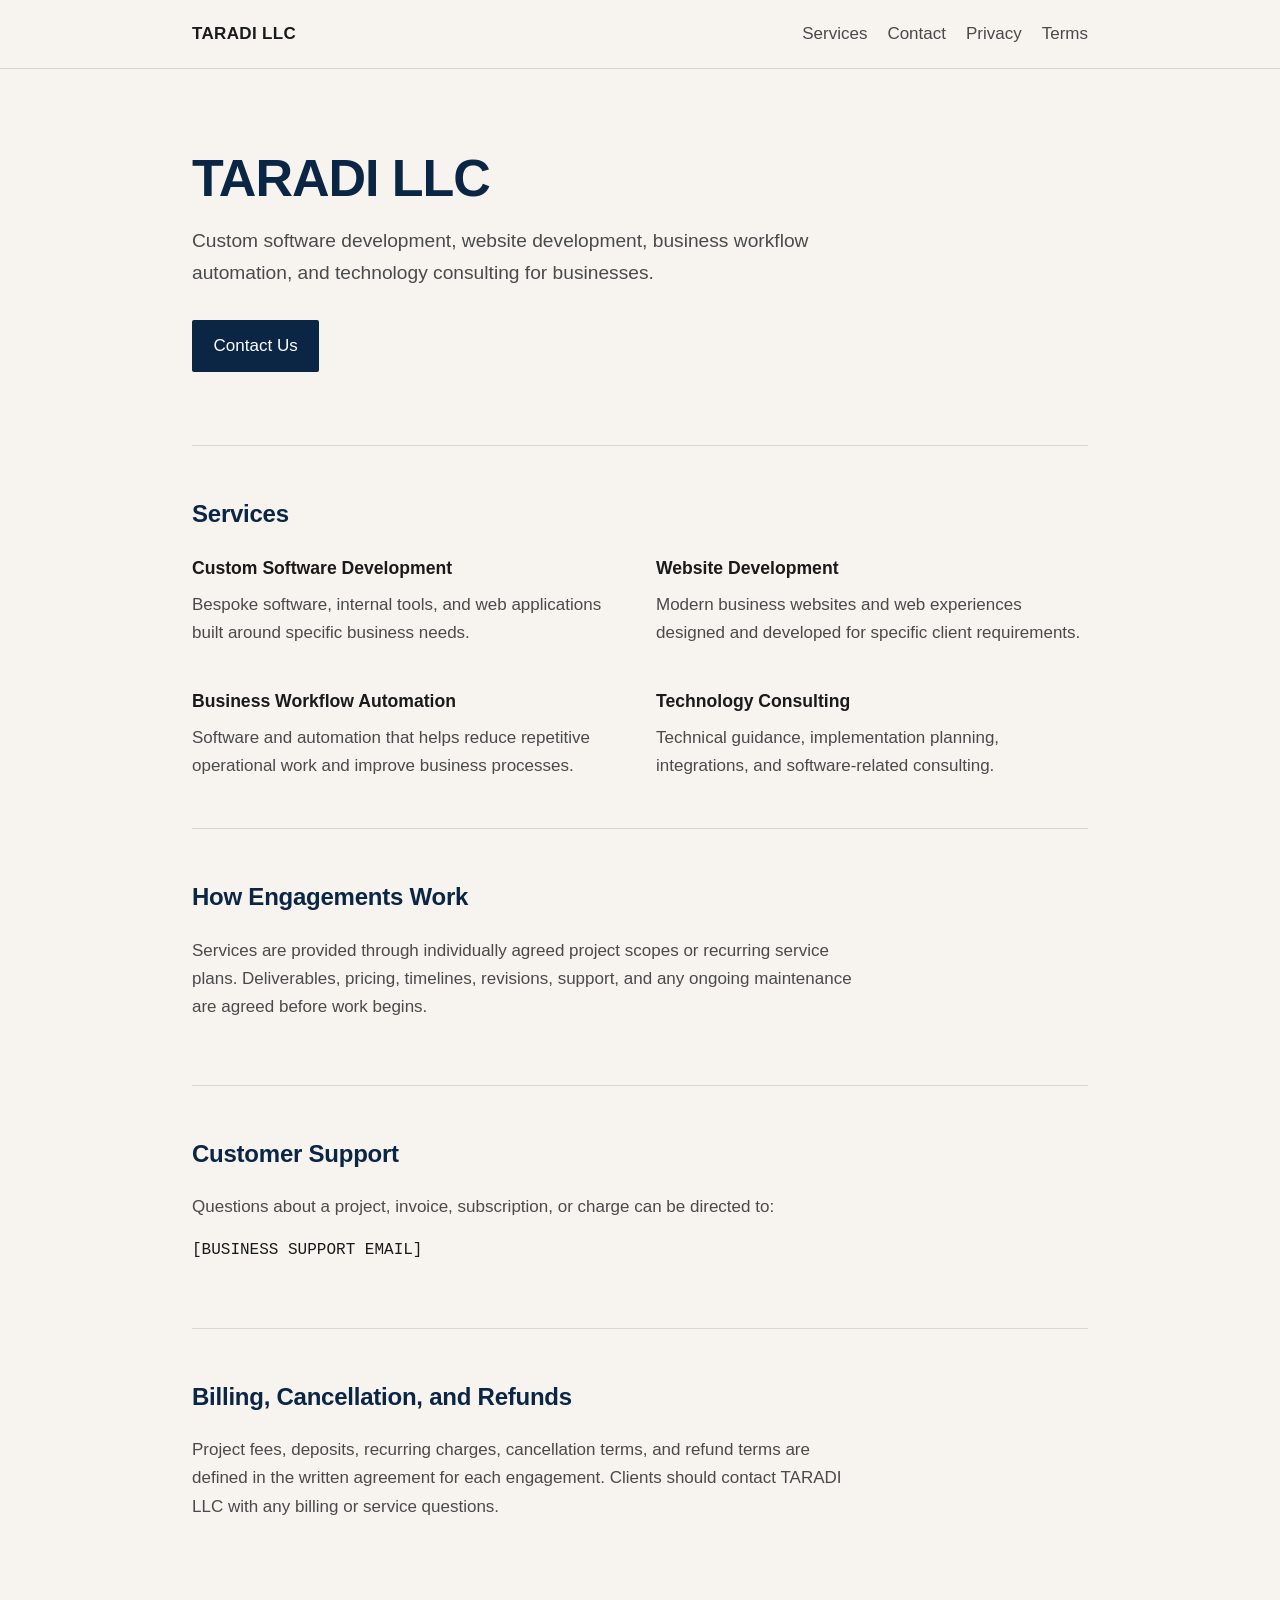
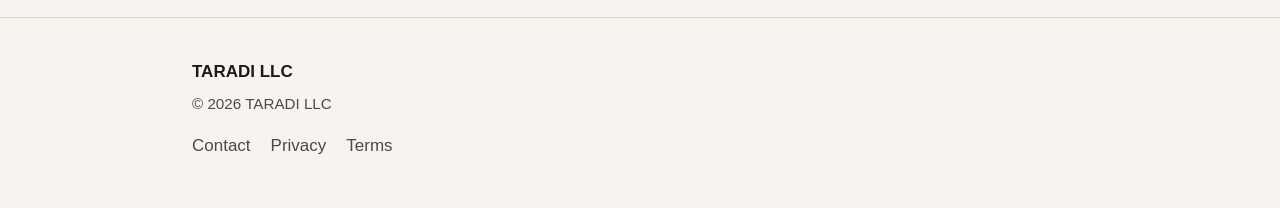
==== index.html @ 4a3c2431 "Publish a public TARADI LLC site so Stripe can verify the business, services, support contact, and b" ====
<!DOCTYPE html>
<html lang="en">
<head>
  <meta charset="utf-8">
  <meta name="viewport" content="width=device-width, initial-scale=1">
  <title>TARADI LLC | Software Development &amp; Technology Consulting</title>
  <meta name="description" content="Custom software development, website development, business workflow automation, and technology consulting for businesses.">
  <meta property="og:title" content="TARADI LLC | Software Development &amp; Technology Consulting">
  <meta property="og:description" content="Custom software development, website development, business workflow automation, and technology consulting for businesses.">
  <meta property="og:type" content="website">
  <link rel="icon" href="/favicon.svg" type="image/svg+xml">
  <link rel="stylesheet" href="/styles.css">
</head>
<body>
  <header class="site-header">
    <div class="wrap">
      <a class="brand" href="/">TARADI LLC</a>
      <nav aria-label="Primary">
        <a href="#services">Services</a>
        <a href="#contact">Contact</a>
        <a href="/privacy/">Privacy</a>
        <a href="/terms/">Terms</a>
      </nav>
    </div>
  </header>

  <main>
    <section class="hero wrap">
      <h1>TARADI LLC</h1>
      <p class="lede">Custom software development, website development, business workflow automation, and technology consulting for businesses.</p>
      <p><a class="button" href="#contact">Contact Us</a></p>
    </section>

    <section id="services" class="section wrap">
      <h2>Services</h2>
      <ul class="services">
        <li>
          <h3>Custom Software Development</h3>
          <p>Bespoke software, internal tools, and web applications built around specific business needs.</p>
        </li>
        <li>
          <h3>Website Development</h3>
          <p>Modern business websites and web experiences designed and developed for specific client requirements.</p>
        </li>
        <li>
          <h3>Business Workflow Automation</h3>
          <p>Software and automation that helps reduce repetitive operational work and improve business processes.</p>
        </li>
        <li>
          <h3>Technology Consulting</h3>
          <p>Technical guidance, implementation planning, integrations, and software-related consulting.</p>
        </li>
      </ul>
    </section>

    <section id="engagements" class="section wrap">
      <h2>How Engagements Work</h2>
      <p>Services are provided through individually agreed project scopes or recurring service plans. Deliverables, pricing, timelines, revisions, support, and any ongoing maintenance are agreed before work begins.</p>
    </section>

    <section id="contact" class="section wrap">
      <h2>Customer Support</h2>
      <p>Questions about a project, invoice, subscription, or charge can be directed to:</p>
      <p class="contact-email">[BUSINESS SUPPORT EMAIL]</p>
    </section>

    <section id="billing" class="section wrap">
      <h2>Billing, Cancellation, and Refunds</h2>
      <p>Project fees, deposits, recurring charges, cancellation terms, and refund terms are defined in the written agreement for each engagement. Clients should contact TARADI LLC with any billing or service questions.</p>
    </section>
  </main>

  <footer class="site-footer">
    <div class="wrap">
      <p class="footer-name">TARADI LLC</p>
      <p class="footer-copy">&copy; 2026 TARADI LLC</p>
      <nav aria-label="Footer">
        <a href="#contact">Contact</a>
        <a href="/privacy/">Privacy</a>
        <a href="/terms/">Terms</a>
      </nav>
    </div>
  </footer>
</body>
</html>
---- styles.css ----
:root {
  --bg: #f7f4ef;
  --text: #1a1a1a;
  --muted: #4a4a4a;
  --accent: #0b2545;
  --border: #ddd6cb;
  --max: 42rem;
  --space: 1.5rem;
}

*,
*::before,
*::after {
  box-sizing: border-box;
}

html {
  scroll-behavior: smooth;
}

body {
  margin: 0;
  font-family: -apple-system, BlinkMacSystemFont, "Segoe UI", Helvetica, Arial, sans-serif;
  font-size: 1.0625rem;
  line-height: 1.65;
  color: var(--text);
  background: var(--bg);
}

a {
  color: var(--accent);
  text-decoration-thickness: 1px;
  text-underline-offset: 0.15em;
}

a:hover,
a:focus-visible {
  text-decoration-thickness: 2px;
}

.wrap {
  width: min(100% - 2.5rem, 56rem);
  margin-inline: auto;
}

.site-header {
  border-bottom: 1px solid var(--border);
  padding: 1.25rem 0;
}

.site-header .wrap {
  display: flex;
  flex-wrap: wrap;
  align-items: center;
  justify-content: space-between;
  gap: 1rem;
}

.brand {
  font-weight: 700;
  letter-spacing: 0.02em;
  color: var(--text);
  text-decoration: none;
}

.brand:hover,
.brand:focus-visible {
  color: var(--accent);
}

.site-header nav {
  display: flex;
  flex-wrap: wrap;
  gap: 1rem 1.25rem;
}

.site-header nav a {
  color: var(--muted);
  text-decoration: none;
}

.site-header nav a:hover,
.site-header nav a:focus-visible {
  color: var(--accent);
  text-decoration: underline;
}

.hero {
  padding: 5rem 0 3.5rem;
}

.hero h1 {
  margin: 0 0 1rem;
  font-size: clamp(2.25rem, 6vw, 3.25rem);
  line-height: 1.15;
  letter-spacing: -0.02em;
  color: var(--accent);
}

.lede {
  max-width: var(--max);
  margin: 0 0 2rem;
  font-size: 1.2rem;
  color: var(--muted);
}

.button {
  display: inline-block;
  padding: 0.75rem 1.35rem;
  color: #fff;
  background: var(--accent);
  text-decoration: none;
  border-radius: 2px;
}

.button:hover,
.button:focus-visible {
  opacity: 0.92;
  text-decoration: none;
}

.section {
  padding: 3rem 0;
  border-top: 1px solid var(--border);
}

.section h2,
.page h1 {
  margin: 0 0 1.25rem;
  font-size: 1.5rem;
  letter-spacing: -0.01em;
  color: var(--accent);
}

.section p,
.page p {
  max-width: var(--max);
  margin: 0 0 1rem;
  color: var(--muted);
}

.services {
  list-style: none;
  margin: 0;
  padding: 0;
  display: grid;
  gap: 2rem;
}

@media (min-width: 640px) {
  .services {
    grid-template-columns: 1fr 1fr;
    gap: 2.5rem 2rem;
  }
}

.services h3 {
  margin: 0 0 0.5rem;
  font-size: 1.1rem;
  color: var(--text);
}

.services p {
  margin: 0;
}

.contact-email {
  font-family: ui-monospace, SFMono-Regular, Menlo, Consolas, monospace;
  font-size: 1rem;
  color: var(--text) !important;
}

.page {
  padding: 4rem 0 3rem;
}

.site-footer {
  margin-top: 2rem;
  padding: 2.5rem 0 3rem;
  border-top: 1px solid var(--border);
}

.footer-name {
  margin: 0 0 0.35rem;
  font-weight: 700;
  color: var(--text);
}

.footer-copy {
  margin: 0 0 1rem;
  color: var(--muted);
  font-size: 0.95rem;
}

.site-footer nav {
  display: flex;
  flex-wrap: wrap;
  gap: 1rem 1.25rem;
}

.site-footer nav a {
  color: var(--muted);
  text-decoration: none;
}

.site-footer nav a:hover,
.site-footer nav a:focus-visible {
  color: var(--accent);
  text-decoration: underline;
}

@media (max-width: 480px) {
  .wrap {
    width: min(100% - 1.75rem, 56rem);
  }

  .hero {
    padding: 3.5rem 0 2.5rem;
  }

  .section {
    padding: 2.25rem 0;
  }
}
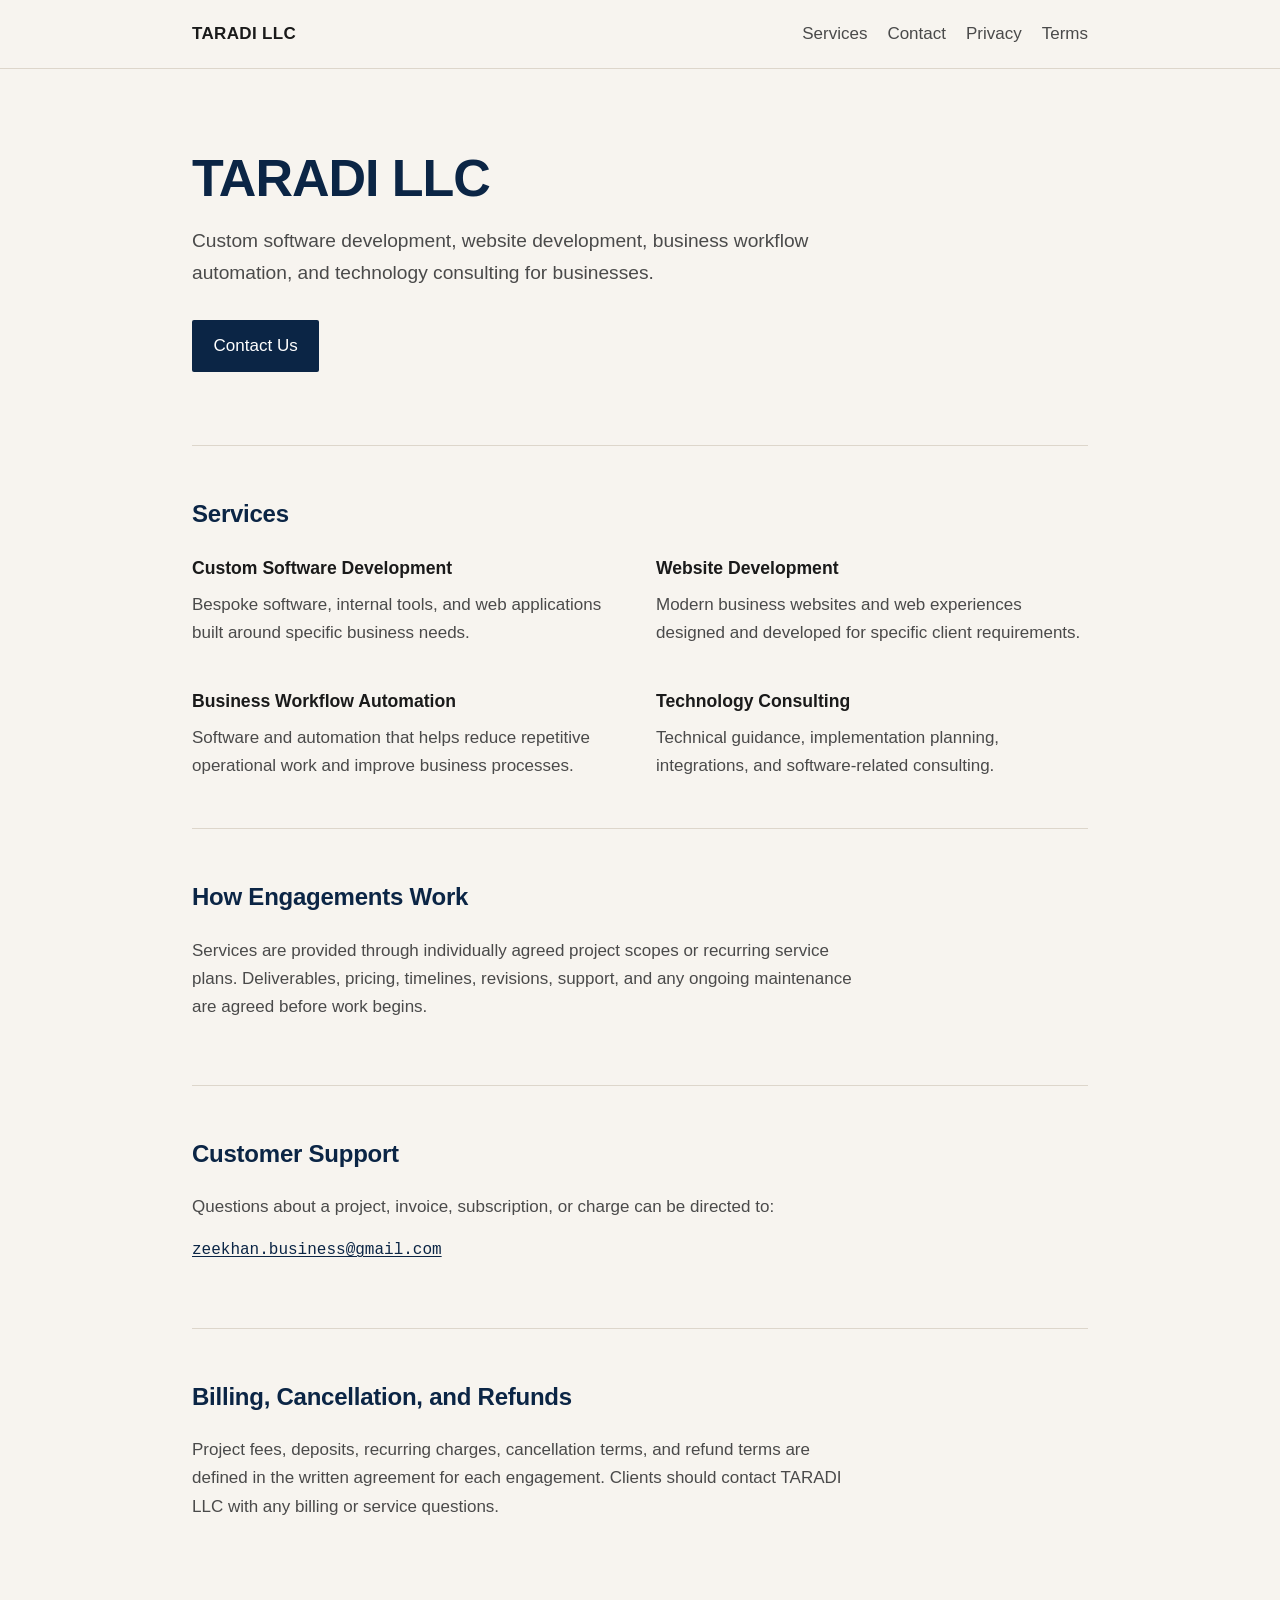
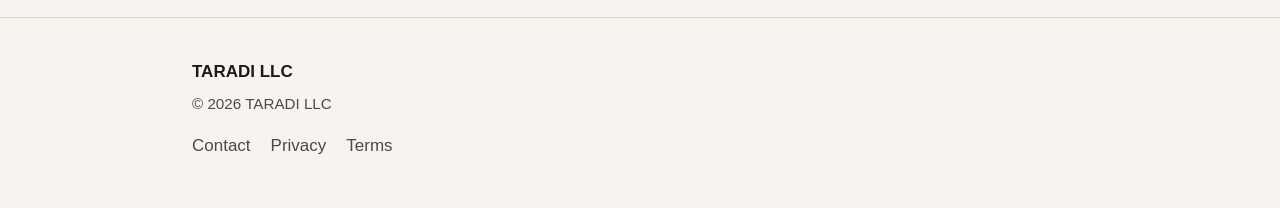
==== commit a3c40a7e: "Publish the business support email so customers can contact TARADI LLC. Co-authored-by: Cursor <curs" ====
--- a/index.html
+++ b/index.html
@@ -61,7 +61,7 @@
     <section id="contact" class="section wrap">
       <h2>Customer Support</h2>
       <p>Questions about a project, invoice, subscription, or charge can be directed to:</p>
-      <p class="contact-email">[BUSINESS SUPPORT EMAIL]</p>
+      <p class="contact-email"><a href="mailto:zeekhan.business@gmail.com">zeekhan.business@gmail.com</a></p>
     </section>
 
     <section id="billing" class="section wrap">
